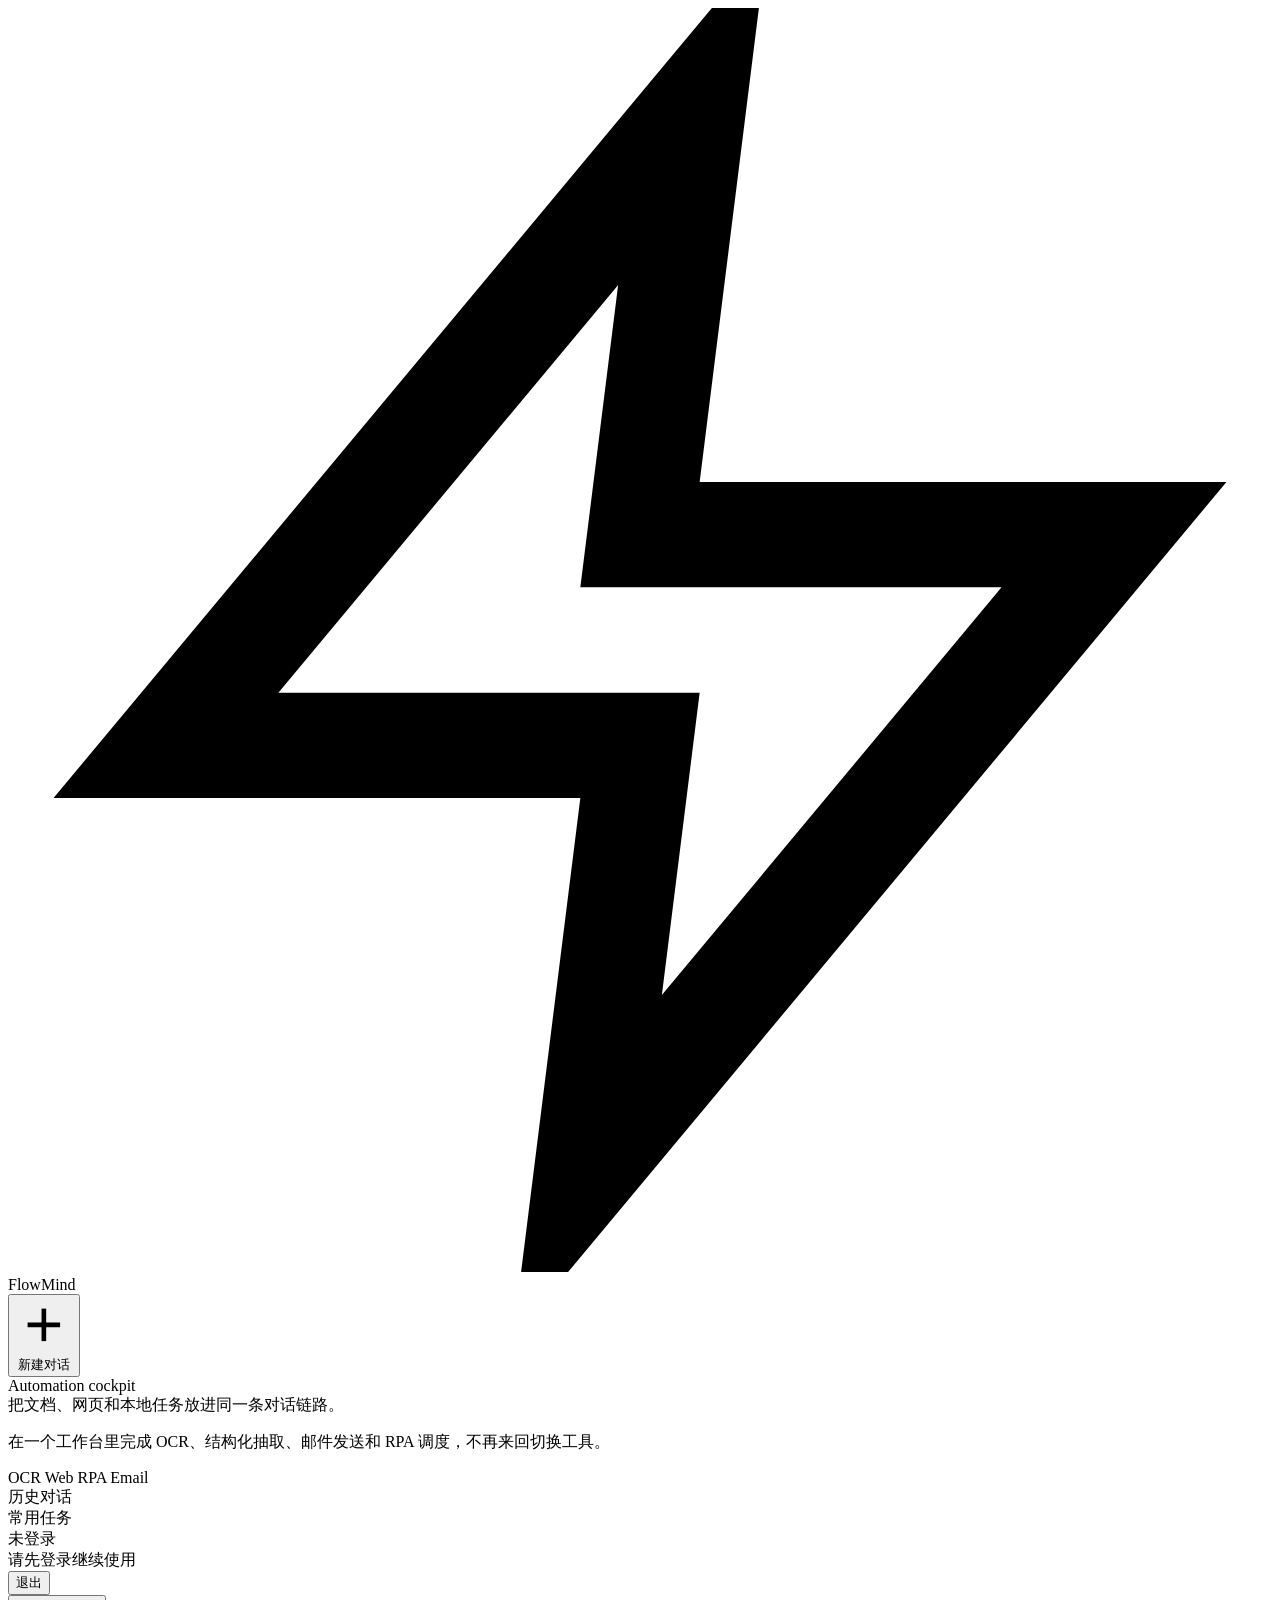
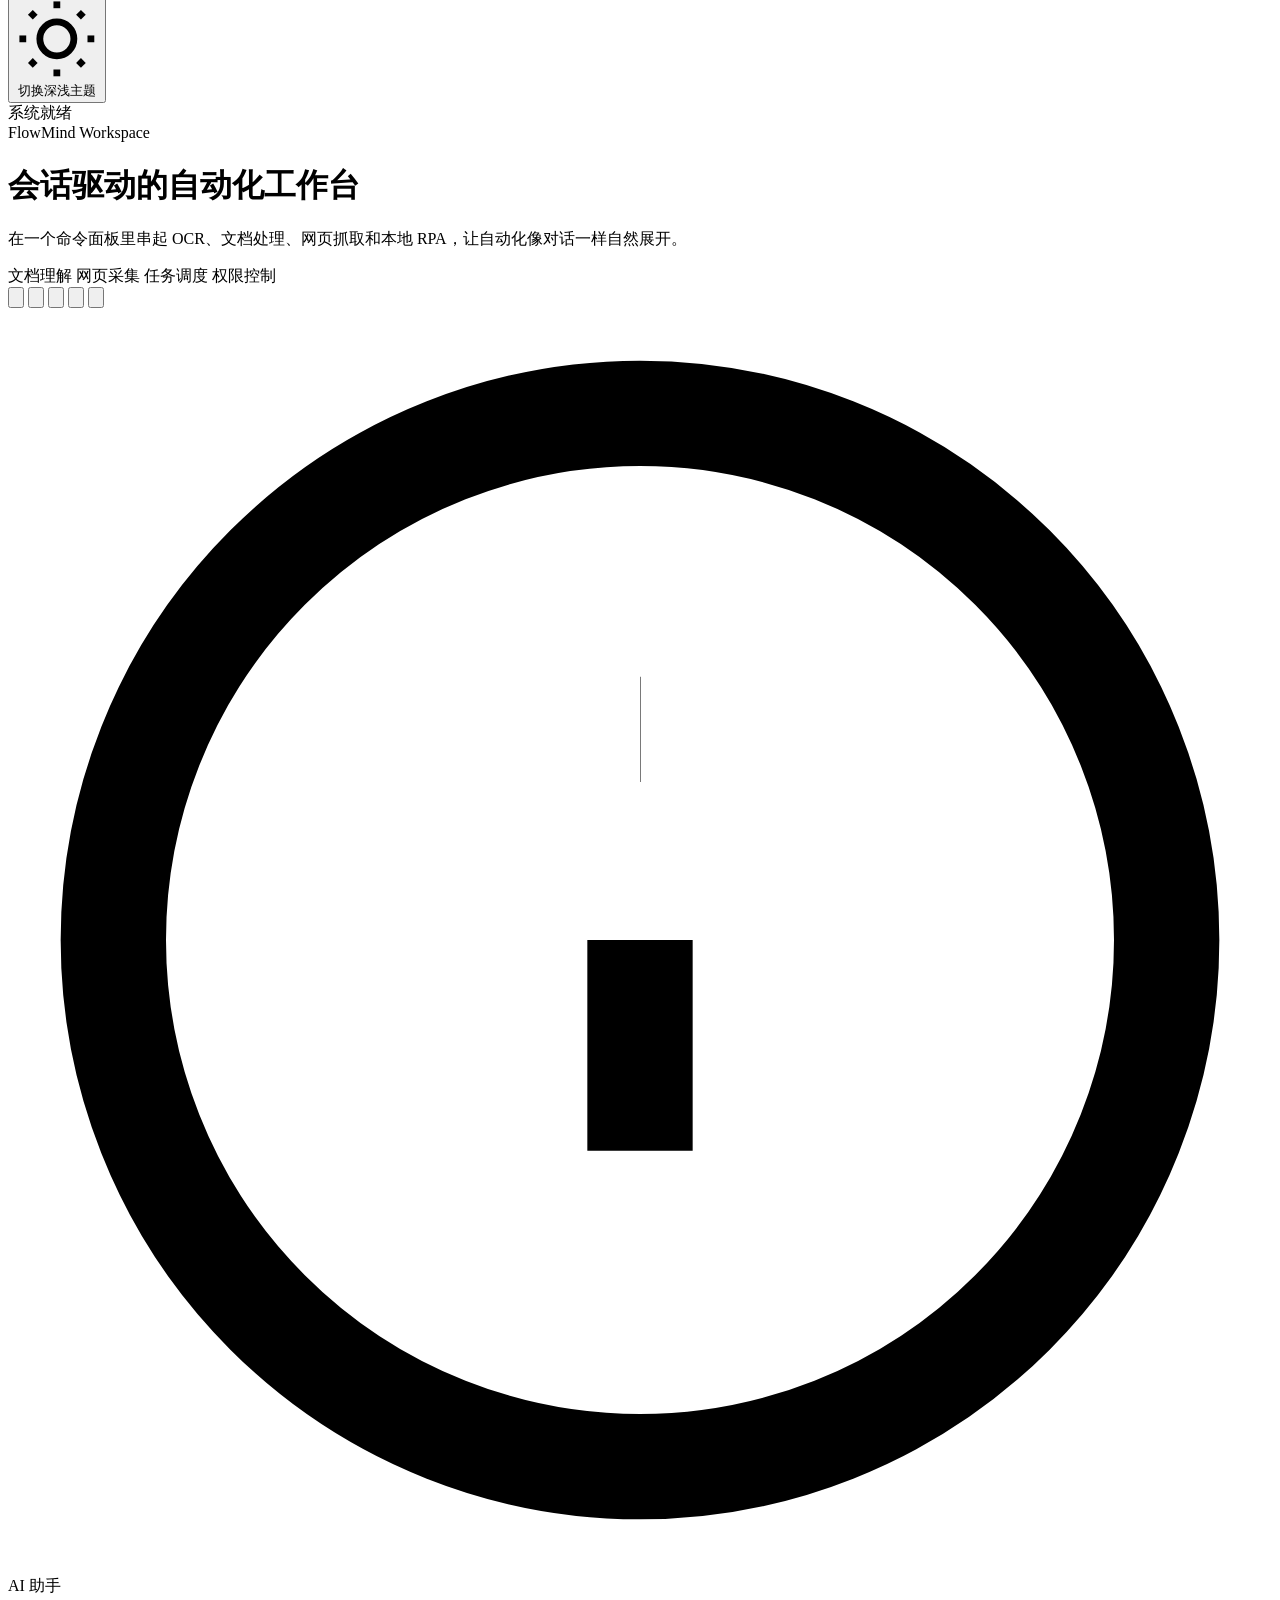
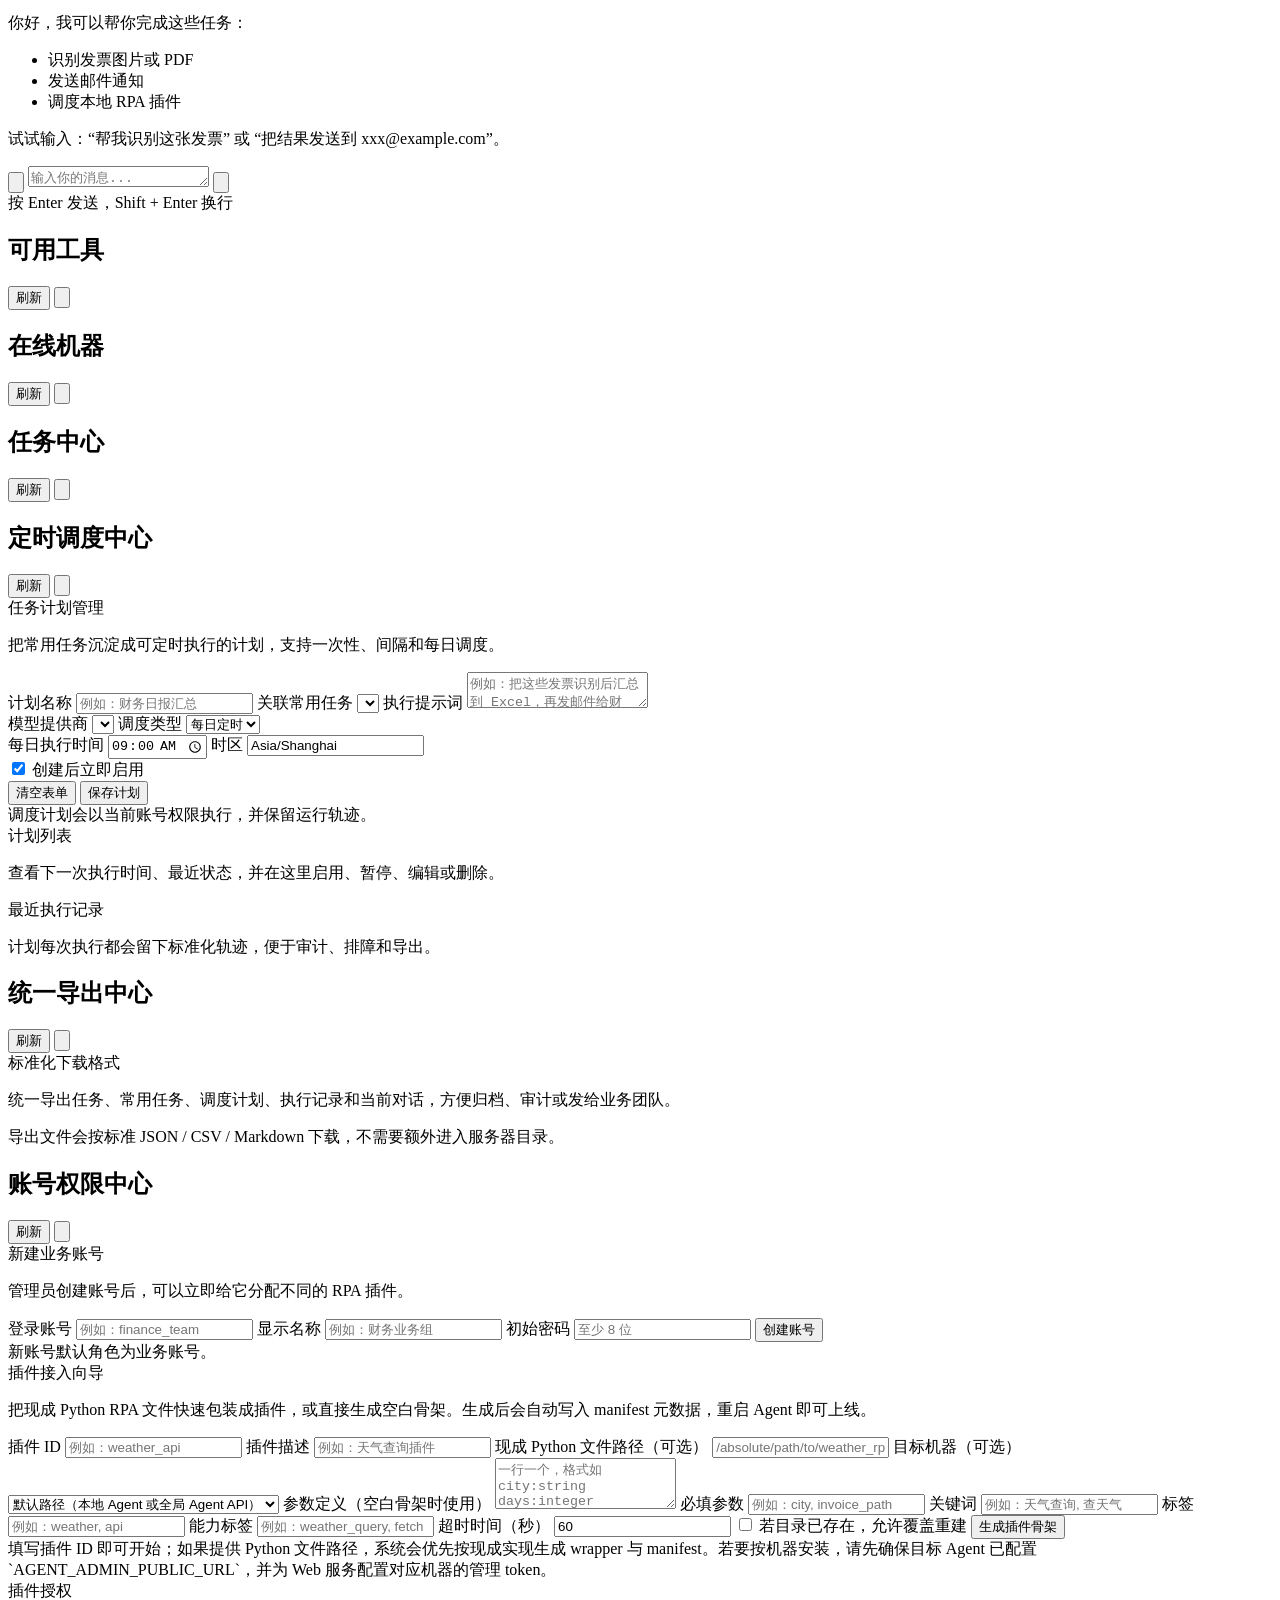
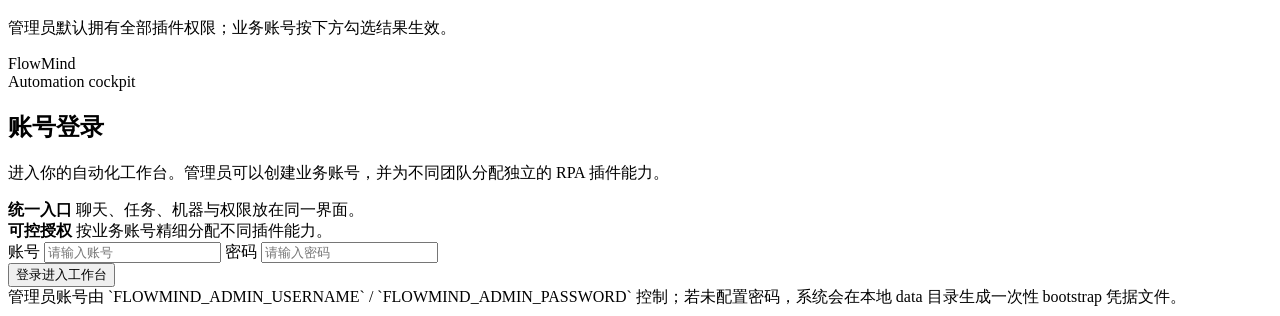
==== client/web/index.html @ 4062689a "chore: publish FlowMind as an open-source AI-native RPA orchestration project" ====
<!DOCTYPE html>
<html lang="zh-CN">
<head>
    <meta charset="UTF-8">
    <meta name="viewport" content="width=device-width, initial-scale=1.0">
    <title>FlowMind - AI 自动化助手</title>
    <link rel="stylesheet" href="/static/css/style.css?v=20260330-business-machine-visibility-1">
    <link rel="preconnect" href="https://fonts.googleapis.com">
    <link rel="preconnect" href="https://fonts.gstatic.com" crossorigin>
    <link href="https://fonts.googleapis.com/css2?family=Fraunces:wght@500;600&family=Plus+Jakarta+Sans:wght@400;500;600;700&family=Space+Mono:wght@400;700&display=swap" rel="stylesheet">
</head>
<body>
    <div class="app-container">
        <aside class="sidebar">
            <div class="sidebar-header">
                <div class="logo">
                    <svg viewBox="0 0 24 24" fill="none" stroke="currentColor" stroke-width="2">
                        <path d="M13 2L3 14h9l-1 8 10-12h-9l1-8z"/>
                    </svg>
                    <span>FlowMind</span>
                </div>
                <button class="new-chat-btn" id="newChatBtn">
                    <svg viewBox="0 0 24 24" fill="none" stroke="currentColor" stroke-width="2">
                        <line x1="12" y1="5" x2="12" y2="19"/>
                        <line x1="5" y1="12" x2="19" y2="12"/>
                    </svg>
                    新建对话
                </button>
                <div class="sidebar-spotlight">
                    <div class="sidebar-spotlight-label">Automation cockpit</div>
                    <div class="sidebar-spotlight-title">把文档、网页和本地任务放进同一条对话链路。</div>
                    <p class="sidebar-spotlight-copy">在一个工作台里完成 OCR、结构化抽取、邮件发送和 RPA 调度，不再来回切换工具。</p>
                    <div class="sidebar-spotlight-tags">
                        <span>OCR</span>
                        <span>Web</span>
                        <span>RPA</span>
                        <span>Email</span>
                    </div>
                </div>
            </div>

            <div class="chat-history">
                <div class="history-section-title">历史对话</div>
                <div class="history-list" id="historyList"></div>
                <div class="common-task-section">
                    <div class="history-section-title">常用任务</div>
                    <div class="common-task-list" id="commonTaskList"></div>
                </div>
            </div>

            <div class="sidebar-footer">
                <div class="user-panel" id="userPanel">
                    <div class="user-panel-meta">
                        <div class="user-panel-name" id="currentUserName">未登录</div>
                        <div class="user-panel-role" id="currentUserRole">请先登录继续使用</div>
                    </div>
                    <button class="ghost-action-btn" id="logoutBtn">退出</button>
                </div>
                <button class="theme-toggle-btn" id="themeToggleBtn" title="切换主题">
                    <svg class="sun-icon" viewBox="0 0 24 24" fill="none" stroke="currentColor" stroke-width="2">
                        <circle cx="12" cy="12" r="5"></circle>
                        <line x1="12" y1="1" x2="12" y2="3"></line>
                        <line x1="12" y1="21" x2="12" y2="23"></line>
                        <line x1="4.22" y1="4.22" x2="5.64" y2="5.64"></line>
                        <line x1="18.36" y1="18.36" x2="19.78" y2="19.78"></line>
                        <line x1="1" y1="12" x2="3" y2="12"></line>
                        <line x1="21" y1="12" x2="23" y2="12"></line>
                        <line x1="4.22" y1="19.78" x2="5.64" y2="18.36"></line>
                        <line x1="18.36" y1="5.64" x2="19.78" y2="4.22"></line>
                    </svg>
                    <svg class="moon-icon" viewBox="0 0 24 24" fill="none" stroke="currentColor" stroke-width="2" style="display: none;">
                        <path d="M21 12.79A9 9 0 1 1 11.21 3 7 7 0 0 0 21 12.79z"></path>
                    </svg>
                    <span>切换深浅主题</span>
                </button>
                <div class="status-badge" id="statusBadge">
                    <span class="status-dot"></span>
                    <span class="status-text">系统就绪</span>
                </div>
            </div>
        </aside>

        <main class="chat-main">
            <div class="chat-header">
                <div class="chat-title">
                    <div class="chat-kicker">FlowMind Workspace</div>
                    <h1>会话驱动的自动化工作台</h1>
                    <p>在一个命令面板里串起 OCR、文档处理、网页抓取和本地 RPA，让自动化像对话一样自然展开。</p>
                    <div class="chat-capability-row">
                        <span class="capability-pill">文档理解</span>
                        <span class="capability-pill">网页采集</span>
                        <span class="capability-pill">任务调度</span>
                        <span class="capability-pill">权限控制</span>
                    </div>
                </div>
                <div class="header-actions">
                    <button class="icon-btn" id="machinesBtn" title="查看在线机器">
                        <svg viewBox="0 0 24 24" fill="none" stroke="currentColor" stroke-width="2">
                            <rect x="3" y="4" width="18" height="12" rx="2"/>
                            <path d="M8 20h8M12 16v4"/>
                        </svg>
                    </button>
                    <button class="icon-btn" id="tasksBtn" title="查看任务中心">
                        <svg viewBox="0 0 24 24" fill="none" stroke="currentColor" stroke-width="2">
                            <rect x="3" y="4" width="18" height="18" rx="2"/>
                            <path d="M8 2v4M16 2v4M3 10h18"/>
                            <path d="M8 14h3M8 18h5M15 14h1"/>
                        </svg>
                        <span class="icon-btn-badge" id="tasksBadge" style="display: none;">0</span>
                    </button>
                    <button class="icon-btn" id="scheduleBtn" title="查看调度中心">
                        <svg viewBox="0 0 24 24" fill="none" stroke="currentColor" stroke-width="2">
                            <circle cx="12" cy="13" r="8"/>
                            <path d="M12 9v4l3 2"/>
                            <path d="M7 2h10"/>
                            <path d="M9 2v3M15 2v3"/>
                        </svg>
                    </button>
                    <button class="icon-btn" id="toolsBtn" title="查看可用工具">
                        <svg viewBox="0 0 24 24" fill="none" stroke="currentColor" stroke-width="2">
                            <circle cx="12" cy="12" r="3"/>
                            <path d="M19.4 15a1.65 1.65 0 0 0 .33 1.82l.06.06a2 2 0 0 1 0 2.83 2 2 0 0 1-2.83 0l-.06-.06a1.65 1.65 0 0 0-1.82-.33 1.65 1.65 0 0 0-1 1.51V21a2 2 0 0 1-2 2 2 2 0 0 1-2-2v-.09A1.65 1.65 0 0 0 9 19.4a1.65 1.65 0 0 0-1.82.33l-.06.06a2 2 0 0 1-2.83 0 2 2 0 0 1 0-2.83l.06-.06a1.65 1.65 0 0 0 .33-1.82 1.65 1.65 0 0 0-1.51-1H3a2 2 0 0 1-2-2 2 2 0 0 1 2-2h.09A1.65 1.65 0 0 0 4.6 9a1.65 1.65 0 0 0-.33-1.82l-.06-.06a2 2 0 0 1 0-2.83 2 2 0 0 1 2.83 0l.06.06a1.65 1.65 0 0 0 1.82.33H9a1.65 1.65 0 0 0 1-1.51V3a2 2 0 0 1 2-2 2 2 0 0 1 2 2v.09a1.65 1.65 0 0 0 1 1.51 1.65 1.65 0 0 0 1.82-.33l.06-.06a2 2 0 0 1 2.83 0 2 2 0 0 1 0 2.83l-.06.06a1.65 1.65 0 0 0-.33 1.82V9a1.65 1.65 0 0 0 1.51 1H21a2 2 0 0 1 2 2 2 2 0 0 1-2 2h-.09a1.65 1.65 0 0 0-1.51 1z"/>
                        </svg>
                    </button>
                    <button class="icon-btn" id="exportBtn" title="查看导出中心">
                        <svg viewBox="0 0 24 24" fill="none" stroke="currentColor" stroke-width="2">
                            <path d="M12 3v12"/>
                            <path d="M8 11l4 4 4-4"/>
                            <path d="M4 20h16"/>
                        </svg>
                    </button>
                    <button class="icon-btn" id="adminBtn" title="管理业务账号与插件权限" style="display: none;">
                        <svg viewBox="0 0 24 24" fill="none" stroke="currentColor" stroke-width="2">
                            <path d="M12 2l3.09 6.26L22 9l-5 4.87L18.18 21 12 17.77 5.82 21 7 13.87 2 9l6.91-.74L12 2z"/>
                        </svg>
                    </button>
                </div>
            </div>

            <div class="messages-container" id="messagesContainer">
                <div class="messages" id="messages">
                    <div class="message assistant">
                        <div class="message-avatar">
                            <svg viewBox="0 0 24 24" fill="none" stroke="currentColor" stroke-width="2">
                                <circle cx="12" cy="12" r="10"/>
                                <path d="M12 16v-4M12 8h.01"/>
                            </svg>
                        </div>
                        <div class="message-content">
                            <div class="message-header">
                                <span class="message-name">AI 助手</span>
                            </div>
                            <div class="message-text">
                                <p>你好，我可以帮你完成这些任务：</p>
                                <ul>
                                    <li>识别发票图片或 PDF</li>
                                    <li>发送邮件通知</li>
                                    <li>调度本地 RPA 插件</li>
                                </ul>
                                <p>试试输入：“帮我识别这张发票” 或 “把结果发送到 xxx@example.com”。</p>
                            </div>
                        </div>
                    </div>
                </div>
            </div>

            <div class="input-container">
                <div id="filePreviewContainer" class="file-preview-container" style="display: none;"></div>
                <div class="input-wrapper">
                    <input type="file" id="fileInput" style="display: none;" multiple>
                    <button class="attach-btn" id="attachBtn" title="添加文件">
                        <svg viewBox="0 0 24 24" fill="none" stroke="currentColor" stroke-width="2">
                            <path d="M21.44 11.05l-9.19 9.19a6 6 0 0 1-8.49-8.49l9.19-9.19a4 4 0 0 1 5.66 5.66l-9.2 9.19a2 2 0 0 1-2.83-2.83l8.49-8.48"/>
                        </svg>
                    </button>
                    <textarea id="messageInput" placeholder="输入你的消息..." rows="1"></textarea>
                    <button class="send-btn" id="sendBtn">
                        <svg viewBox="0 0 24 24" fill="none" stroke="currentColor" stroke-width="2">
                            <line x1="22" y1="2" x2="11" y2="13"/>
                            <polygon points="22 2 15 22 11 13 2 9 22 2"/>
                        </svg>
                    </button>
                </div>
                <div class="input-hint">按 Enter 发送，Shift + Enter 换行</div>
            </div>
        </main>
    </div>

    <div class="modal-overlay" id="toolsModal">
        <div class="modal">
            <div class="modal-header">
                <h2>可用工具</h2>
                <div class="modal-header-actions">
                    <button class="task-refresh-btn" id="refreshToolsBtn">刷新</button>
                    <button class="modal-close" id="closeToolsModal">
                        <svg viewBox="0 0 24 24" fill="none" stroke="currentColor" stroke-width="2">
                            <line x1="18" y1="6" x2="6" y2="18"/>
                            <line x1="6" y1="6" x2="18" y2="18"/>
                        </svg>
                    </button>
                </div>
            </div>
            <div class="modal-content">
                <div class="tool-list" id="toolList"></div>
            </div>
        </div>
    </div>

    <div class="modal-overlay" id="machinesModal">
        <div class="modal modal-wide">
            <div class="modal-header">
                <h2>在线机器</h2>
                <div class="modal-header-actions">
                    <button class="task-refresh-btn" id="refreshMachinesBtn">刷新</button>
                    <button class="modal-close" id="closeMachinesModal">
                        <svg viewBox="0 0 24 24" fill="none" stroke="currentColor" stroke-width="2">
                            <line x1="18" y1="6" x2="6" y2="18"/>
                            <line x1="6" y1="6" x2="18" y2="18"/>
                        </svg>
                    </button>
                </div>
            </div>
            <div class="modal-content">
                <div class="machine-list" id="machineList"></div>
            </div>
        </div>
    </div>

    <div class="modal-overlay" id="tasksModal">
        <div class="modal modal-wide">
            <div class="modal-header">
                <h2>任务中心</h2>
                <div class="modal-header-actions">
                    <button class="task-refresh-btn" id="refreshTasksBtn">刷新</button>
                    <button class="modal-close" id="closeTasksModal">
                        <svg viewBox="0 0 24 24" fill="none" stroke="currentColor" stroke-width="2">
                            <line x1="18" y1="6" x2="6" y2="18"/>
                            <line x1="6" y1="6" x2="18" y2="18"/>
                        </svg>
                    </button>
                </div>
            </div>
            <div class="modal-content">
                <div class="task-list" id="taskList"></div>
            </div>
        </div>
    </div>

    <div class="modal-overlay" id="schedulesModal">
        <div class="modal modal-wide schedule-modal">
            <div class="modal-header">
                <h2>定时调度中心</h2>
                <div class="modal-header-actions">
                    <button class="task-refresh-btn" id="refreshSchedulesBtn">刷新</button>
                    <button class="modal-close" id="closeSchedulesModal">
                        <svg viewBox="0 0 24 24" fill="none" stroke="currentColor" stroke-width="2">
                            <line x1="18" y1="6" x2="6" y2="18"/>
                            <line x1="6" y1="6" x2="18" y2="18"/>
                        </svg>
                    </button>
                </div>
            </div>
            <div class="modal-content">
                <div class="schedule-layout">
                    <section class="schedule-create-panel">
                        <div class="admin-section-title">任务计划管理</div>
                        <p class="admin-section-subtitle">把常用任务沉淀成可定时执行的计划，支持一次性、间隔和每日调度。</p>
                        <form id="scheduleForm" class="admin-form">
                            <label class="admin-field">
                                <span>计划名称</span>
                                <input id="scheduleTitle" type="text" placeholder="例如：财务日报汇总">
                            </label>
                            <label class="admin-field">
                                <span>关联常用任务</span>
                                <select id="scheduleCommonTask"></select>
                            </label>
                            <label class="admin-field">
                                <span>执行提示词</span>
                                <textarea id="schedulePrompt" placeholder="例如：把这些发票识别后汇总到 Excel，再发邮件给财务。"></textarea>
                            </label>
                            <div class="schedule-form-grid">
                                <label class="admin-field">
                                    <span>模型提供商</span>
                                    <select id="scheduleProvider"></select>
                                </label>
                                <label class="admin-field">
                                    <span>调度类型</span>
                                    <select id="scheduleType">
                                        <option value="daily">每日定时</option>
                                        <option value="interval">固定间隔</option>
                                        <option value="once">一次性</option>
                                    </select>
                                </label>
                            </div>
                            <div class="schedule-form-grid">
                                <label class="admin-field" id="scheduleDailyRow">
                                    <span>每日执行时间</span>
                                    <input id="scheduleDailyTime" type="time" value="09:00">
                                </label>
                                <label class="admin-field" id="scheduleIntervalRow" style="display: none;">
                                    <span>间隔分钟</span>
                                    <input id="scheduleIntervalMinutes" type="number" min="5" step="5" value="30">
                                </label>
                                <label class="admin-field" id="scheduleOnceRow" style="display: none;">
                                    <span>一次性执行时间</span>
                                    <input id="scheduleRunAt" type="datetime-local">
                                </label>
                                <label class="admin-field">
                                    <span>时区</span>
                                    <input id="scheduleTimezone" type="text" value="Asia/Shanghai" placeholder="例如：Asia/Shanghai">
                                </label>
                            </div>
                            <label class="admin-checkbox-field">
                                <input id="scheduleIsActive" type="checkbox" checked>
                                <span>创建后立即启用</span>
                            </label>
                            <div class="admin-user-actions schedule-form-actions">
                                <button class="secondary-action-btn" type="button" id="resetScheduleFormBtn">清空表单</button>
                                <button class="secondary-action-btn" type="submit" id="saveScheduleBtn">保存计划</button>
                            </div>
                        </form>
                        <div class="admin-form-hint" id="scheduleFormHint">调度计划会以当前账号权限执行，并保留运行轨迹。</div>
                    </section>
                    <section class="schedule-list-panel">
                        <div class="admin-section-title">计划列表</div>
                        <p class="admin-section-subtitle">查看下一次执行时间、最近状态，并在这里启用、暂停、编辑或删除。</p>
                        <div class="schedule-list" id="scheduleList"></div>
                    </section>
                    <section class="schedule-runs-panel">
                        <div class="admin-section-title">最近执行记录</div>
                        <p class="admin-section-subtitle">计划每次执行都会留下标准化轨迹，便于审计、排障和导出。</p>
                        <div class="schedule-run-list" id="scheduleRunList"></div>
                    </section>
                </div>
            </div>
        </div>
    </div>

    <div class="modal-overlay" id="exportsModal">
        <div class="modal modal-wide export-modal">
            <div class="modal-header">
                <h2>统一导出中心</h2>
                <div class="modal-header-actions">
                    <button class="task-refresh-btn" id="refreshExportsBtn">刷新</button>
                    <button class="modal-close" id="closeExportsModal">
                        <svg viewBox="0 0 24 24" fill="none" stroke="currentColor" stroke-width="2">
                            <line x1="18" y1="6" x2="6" y2="18"/>
                            <line x1="6" y1="6" x2="18" y2="18"/>
                        </svg>
                    </button>
                </div>
            </div>
            <div class="modal-content">
                <div class="export-panel">
                    <div class="admin-section-title">标准化下载格式</div>
                    <p class="admin-section-subtitle">统一导出任务、常用任务、调度计划、执行记录和当前对话，方便归档、审计或发给业务团队。</p>
                    <div class="export-grid" id="exportList"></div>
                    <div class="admin-form-hint" id="exportHint">导出文件会按标准 JSON / CSV / Markdown 下载，不需要额外进入服务器目录。</div>
                </div>
            </div>
        </div>
    </div>

    <div class="modal-overlay" id="adminModal">
        <div class="modal modal-wide admin-modal">
            <div class="modal-header">
                <h2>账号权限中心</h2>
                <div class="modal-header-actions">
                    <button class="task-refresh-btn" id="refreshAdminBtn">刷新</button>
                    <button class="modal-close" id="closeAdminModal">
                        <svg viewBox="0 0 24 24" fill="none" stroke="currentColor" stroke-width="2">
                            <line x1="18" y1="6" x2="6" y2="18"/>
                            <line x1="6" y1="6" x2="18" y2="18"/>
                        </svg>
                    </button>
                </div>
            </div>
            <div class="modal-content">
                <div class="admin-layout">
                    <div class="admin-side-stack">
                        <section class="admin-create-panel">
                            <div class="admin-section-title">新建业务账号</div>
                            <p class="admin-section-subtitle">管理员创建账号后，可以立即给它分配不同的 RPA 插件。</p>
                            <form id="createUserForm" class="admin-form">
                                <label class="admin-field">
                                    <span>登录账号</span>
                                    <input id="newUsername" type="text" placeholder="例如：finance_team" autocomplete="off">
                                </label>
                                <label class="admin-field">
                                    <span>显示名称</span>
                                    <input id="newDisplayName" type="text" placeholder="例如：财务业务组" autocomplete="off">
                                </label>
                                <label class="admin-field">
                                    <span>初始密码</span>
                                    <input id="newPassword" type="password" placeholder="至少 8 位">
                                </label>
                                <button class="primary-action-btn" id="createUserBtn" type="submit">创建账号</button>
                                <div class="admin-form-hint" id="adminFormHint">新账号默认角色为业务账号。</div>
                            </form>
                        </section>
                        <section class="admin-create-panel admin-plugin-panel">
                            <div class="admin-section-title">插件接入向导</div>
                            <p class="admin-section-subtitle">把现成 Python RPA 文件快速包装成插件，或直接生成空白骨架。生成后会自动写入 manifest 元数据，重启 Agent 即可上线。</p>
                            <form id="pluginScaffoldForm" class="admin-form">
                                <label class="admin-field">
                                    <span>插件 ID</span>
                                    <input id="pluginId" type="text" placeholder="例如：weather_api" autocomplete="off">
                                </label>
                                <label class="admin-field">
                                    <span>插件描述</span>
                                    <input id="pluginDescription" type="text" placeholder="例如：天气查询插件" autocomplete="off">
                                </label>
                                <label class="admin-field">
                                    <span>现成 Python 文件路径（可选）</span>
                                    <input id="pluginSourceFile" type="text" placeholder="/absolute/path/to/weather_rpa.py" autocomplete="off">
                                </label>
                                <label class="admin-field">
                                    <span>目标机器（可选）</span>
                                    <select id="pluginTargetMachine">
                                        <option value="">默认路径（本地 Agent 或全局 Agent API）</option>
                                    </select>
                                </label>
                                <label class="admin-field">
                                    <span>参数定义（空白骨架时使用）</span>
                                    <textarea id="pluginParams" rows="3" placeholder="一行一个，格式如 city:string&#10;days:integer"></textarea>
                                </label>
                                <label class="admin-field">
                                    <span>必填参数</span>
                                    <input id="pluginRequiredParams" type="text" placeholder="例如：city, invoice_path" autocomplete="off">
                                </label>
                                <label class="admin-field">
                                    <span>关键词</span>
                                    <input id="pluginKeywords" type="text" placeholder="例如：天气查询, 查天气" autocomplete="off">
                                </label>
                                <label class="admin-field">
                                    <span>标签</span>
                                    <input id="pluginTags" type="text" placeholder="例如：weather, api" autocomplete="off">
                                </label>
                                <label class="admin-field">
                                    <span>能力标签</span>
                                    <input id="pluginCapabilities" type="text" placeholder="例如：weather_query, fetch" autocomplete="off">
                                </label>
                                <label class="admin-field">
                                    <span>超时时间（秒）</span>
                                    <input id="pluginTimeoutSec" type="number" min="1" step="1" value="60">
                                </label>
                                <label class="admin-checkbox-field">
                                    <input id="pluginForceOverwrite" type="checkbox">
                                    <span>若目录已存在，允许覆盖重建</span>
                                </label>
                                <button class="primary-action-btn" id="createPluginBtn" type="submit">生成插件骨架</button>
                                <div class="admin-form-hint" id="pluginScaffoldHint">填写插件 ID 即可开始；如果提供 Python 文件路径，系统会优先按现成实现生成 wrapper 与 manifest。若要按机器安装，请先确保目标 Agent 已配置 `AGENT_ADMIN_PUBLIC_URL`，并为 Web 服务配置对应机器的管理 token。</div>
                            </form>
                        </section>
                    </div>
                    <section class="admin-users-panel">
                        <div class="admin-section-title">插件授权</div>
                        <p class="admin-section-subtitle">管理员默认拥有全部插件权限；业务账号按下方勾选结果生效。</p>
                        <div class="admin-user-list" id="adminUserList"></div>
                    </section>
                </div>
            </div>
        </div>
    </div>

    <div class="auth-screen active" id="authScreen">
        <div class="auth-card">
            <div class="auth-hero-row">
                <div class="auth-badge">FlowMind</div>
                <div class="auth-badge auth-badge-muted">Automation cockpit</div>
            </div>
            <h2>账号登录</h2>
            <p>进入你的自动化工作台。管理员可以创建业务账号，并为不同团队分配独立的 RPA 插件能力。</p>
            <div class="auth-mini-grid">
                <div class="auth-mini-card">
                    <strong>统一入口</strong>
                    <span>聊天、任务、机器与权限放在同一界面。</span>
                </div>
                <div class="auth-mini-card">
                    <strong>可控授权</strong>
                    <span>按业务账号精细分配不同插件能力。</span>
                </div>
            </div>
            <form id="loginForm" class="auth-form">
                <label class="auth-field">
                    <span>账号</span>
                    <input id="loginUsername" type="text" autocomplete="username" placeholder="请输入账号">
                </label>
                <label class="auth-field">
                    <span>密码</span>
                    <input id="loginPassword" type="password" autocomplete="current-password" placeholder="请输入密码">
                </label>
                <div class="auth-error" id="authError"></div>
                <button class="auth-submit-btn" id="loginBtn" type="submit">登录进入工作台</button>
            </form>
            <div class="auth-tip">管理员账号由 `FLOWMIND_ADMIN_USERNAME` / `FLOWMIND_ADMIN_PASSWORD` 控制；若未配置密码，系统会在本地 data 目录生成一次性 bootstrap 凭据文件。</div>
        </div>
    </div>

    <script src="/static/js/app.js?v=20260330-business-machine-visibility-1"></script>
</body>
</html>
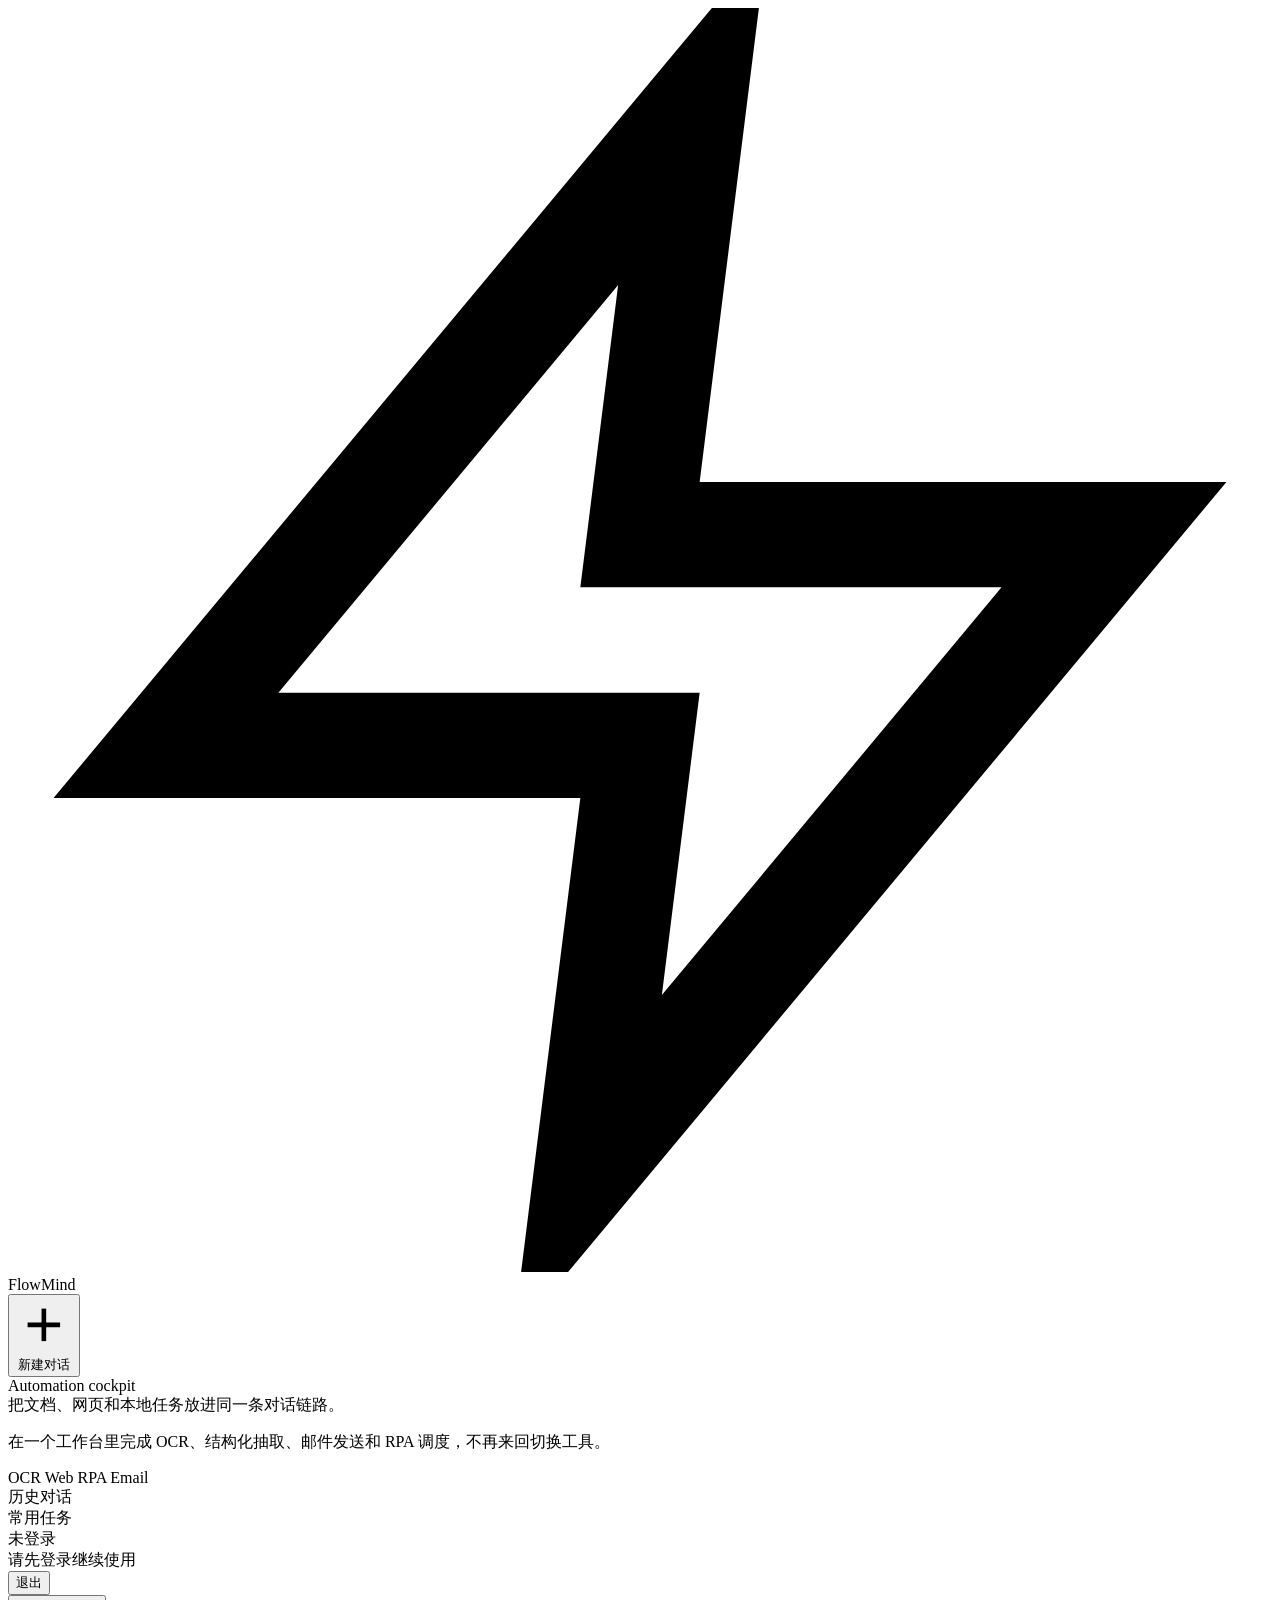
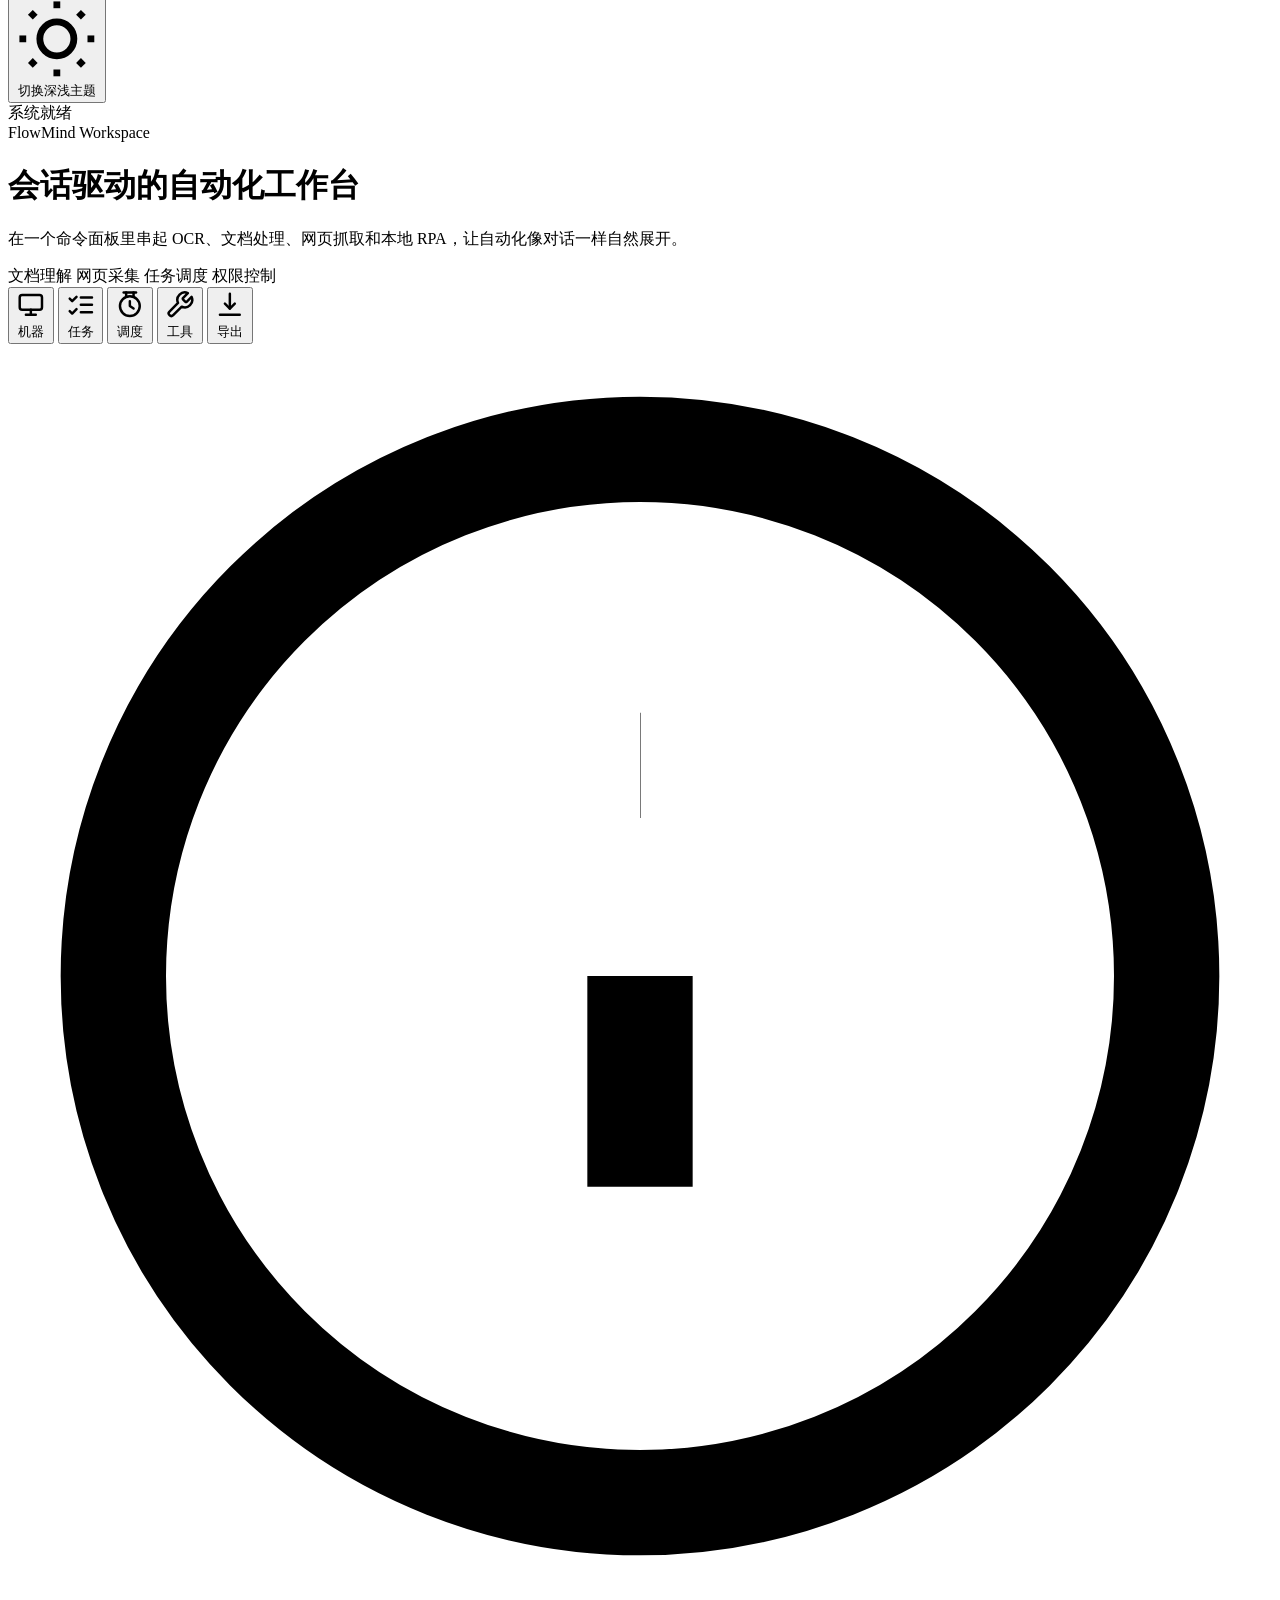
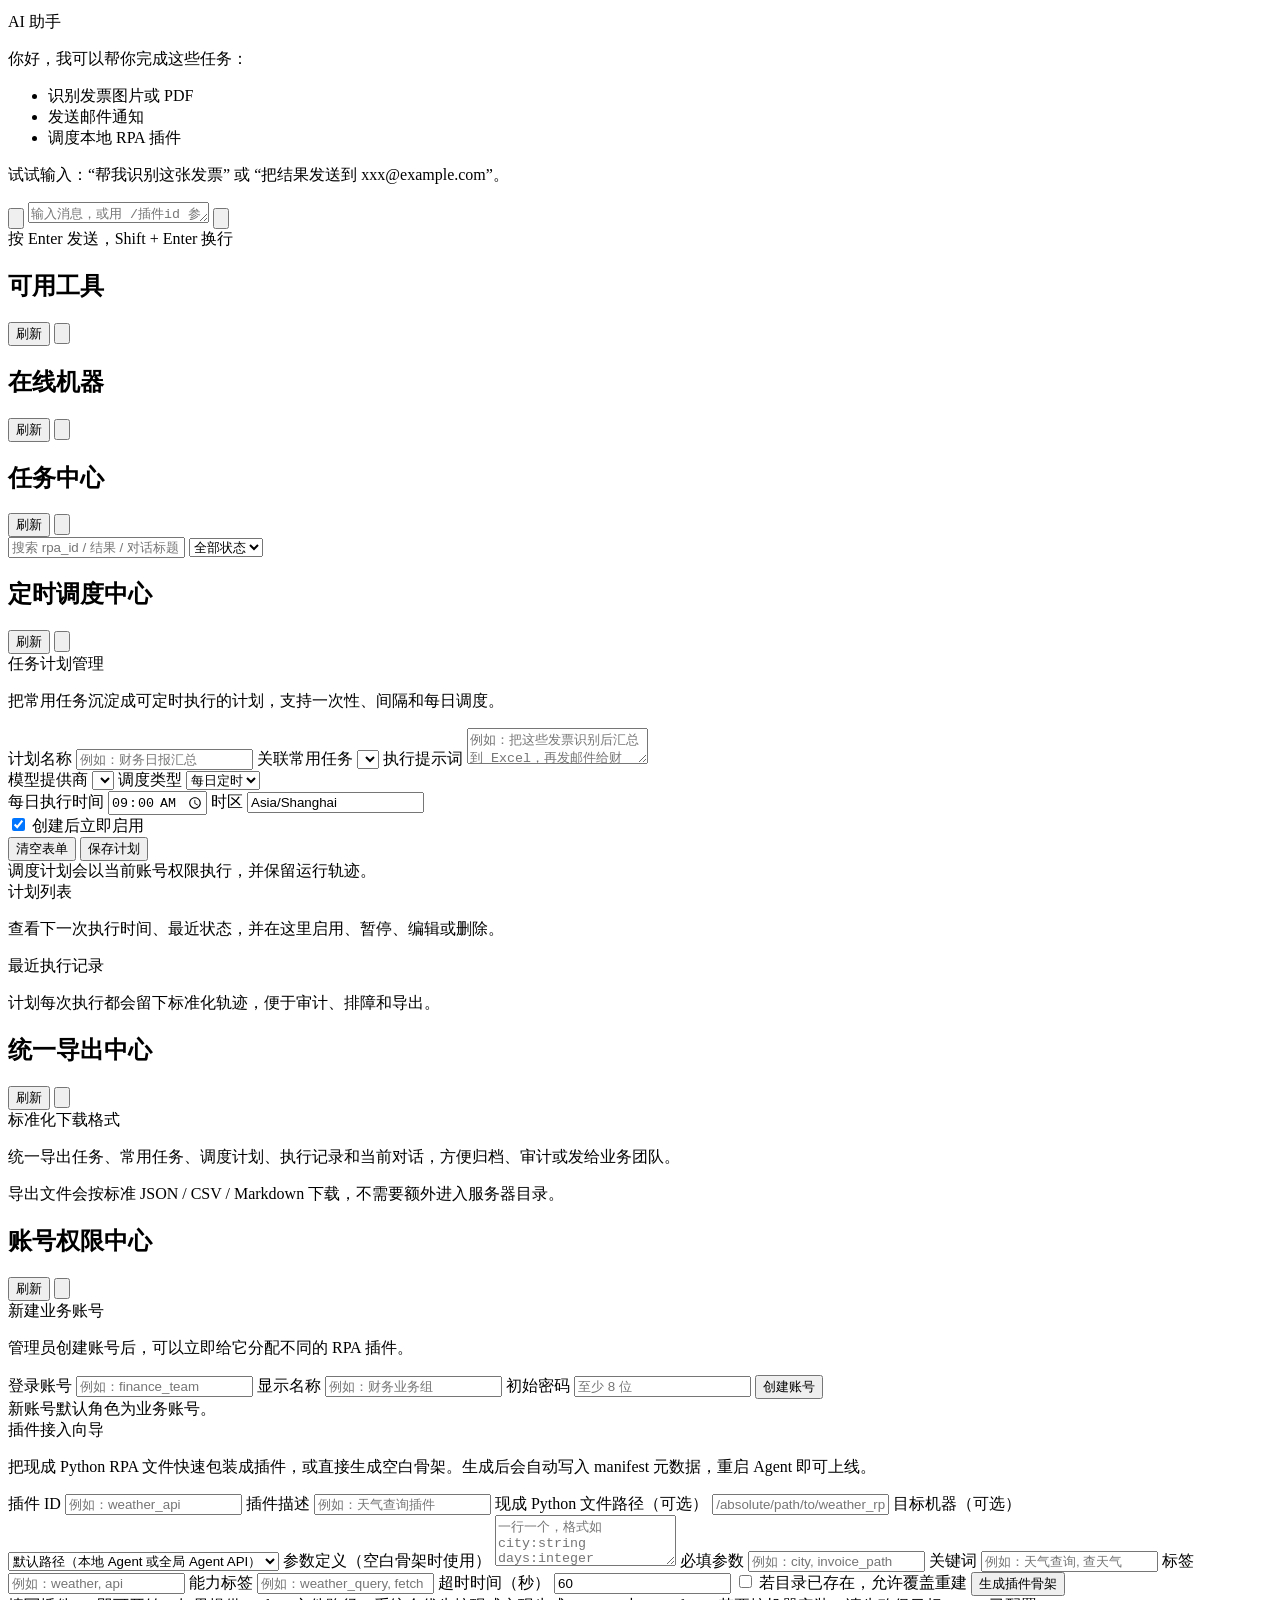
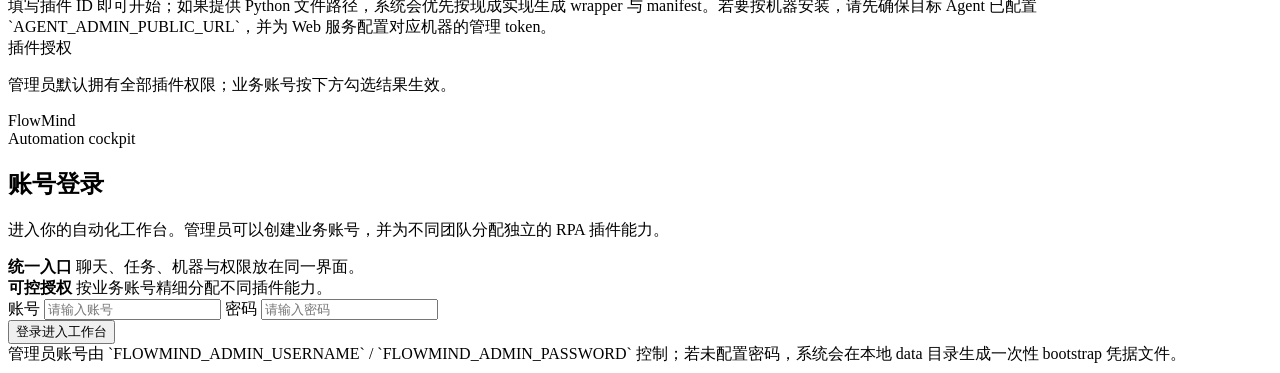
==== commit 9325cc75: "feat: rpa_core base, retry/resume, centralized audit, slash commands, docker & packaging A product-e" ====
--- a/client/web/index.html
+++ b/client/web/index.html
@@ -94,45 +94,51 @@
                     </div>
                 </div>
                 <div class="header-actions">
-                    <button class="icon-btn" id="machinesBtn" title="查看在线机器">
-                        <svg viewBox="0 0 24 24" fill="none" stroke="currentColor" stroke-width="2">
+                    <button class="icon-btn" id="machinesBtn" title="在线机器 · Agent 节点状态">
+                        <svg viewBox="0 0 24 24" fill="none" stroke="currentColor" stroke-width="2" stroke-linecap="round" stroke-linejoin="round">
                             <rect x="3" y="4" width="18" height="12" rx="2"/>
                             <path d="M8 20h8M12 16v4"/>
                         </svg>
-                    </button>
-                    <button class="icon-btn" id="tasksBtn" title="查看任务中心">
-                        <svg viewBox="0 0 24 24" fill="none" stroke="currentColor" stroke-width="2">
-                            <rect x="3" y="4" width="18" height="18" rx="2"/>
-                            <path d="M8 2v4M16 2v4M3 10h18"/>
-                            <path d="M8 14h3M8 18h5M15 14h1"/>
-                        </svg>
+                        <span class="icon-btn-label">机器</span>
+                    </button>
+                    <button class="icon-btn" id="tasksBtn" title="任务中心 · 执行记录">
+                        <svg viewBox="0 0 24 24" fill="none" stroke="currentColor" stroke-width="2" stroke-linecap="round" stroke-linejoin="round">
+                            <path d="M3 7l2 2 3.5-3.5"/>
+                            <path d="M3 17l2 2 3.5-3.5"/>
+                            <path d="M12 6h9M12 12h9M12 18h9"/>
+                        </svg>
+                        <span class="icon-btn-label">任务</span>
                         <span class="icon-btn-badge" id="tasksBadge" style="display: none;">0</span>
                     </button>
-                    <button class="icon-btn" id="scheduleBtn" title="查看调度中心">
-                        <svg viewBox="0 0 24 24" fill="none" stroke="currentColor" stroke-width="2">
+                    <button class="icon-btn" id="scheduleBtn" title="调度中心 · 定时计划">
+                        <svg viewBox="0 0 24 24" fill="none" stroke="currentColor" stroke-width="2" stroke-linecap="round" stroke-linejoin="round">
                             <circle cx="12" cy="13" r="8"/>
                             <path d="M12 9v4l3 2"/>
                             <path d="M7 2h10"/>
                             <path d="M9 2v3M15 2v3"/>
                         </svg>
-                    </button>
-                    <button class="icon-btn" id="toolsBtn" title="查看可用工具">
-                        <svg viewBox="0 0 24 24" fill="none" stroke="currentColor" stroke-width="2">
-                            <circle cx="12" cy="12" r="3"/>
-                            <path d="M19.4 15a1.65 1.65 0 0 0 .33 1.82l.06.06a2 2 0 0 1 0 2.83 2 2 0 0 1-2.83 0l-.06-.06a1.65 1.65 0 0 0-1.82-.33 1.65 1.65 0 0 0-1 1.51V21a2 2 0 0 1-2 2 2 2 0 0 1-2-2v-.09A1.65 1.65 0 0 0 9 19.4a1.65 1.65 0 0 0-1.82.33l-.06.06a2 2 0 0 1-2.83 0 2 2 0 0 1 0-2.83l.06-.06a1.65 1.65 0 0 0 .33-1.82 1.65 1.65 0 0 0-1.51-1H3a2 2 0 0 1-2-2 2 2 0 0 1 2-2h.09A1.65 1.65 0 0 0 4.6 9a1.65 1.65 0 0 0-.33-1.82l-.06-.06a2 2 0 0 1 0-2.83 2 2 0 0 1 2.83 0l.06.06a1.65 1.65 0 0 0 1.82.33H9a1.65 1.65 0 0 0 1-1.51V3a2 2 0 0 1 2-2 2 2 0 0 1 2 2v.09a1.65 1.65 0 0 0 1 1.51 1.65 1.65 0 0 0 1.82-.33l.06-.06a2 2 0 0 1 2.83 0 2 2 0 0 1 0 2.83l-.06.06a1.65 1.65 0 0 0-.33 1.82V9a1.65 1.65 0 0 0 1.51 1H21a2 2 0 0 1 2 2 2 2 0 0 1-2 2h-.09a1.65 1.65 0 0 0-1.51 1z"/>
-                        </svg>
-                    </button>
-                    <button class="icon-btn" id="exportBtn" title="查看导出中心">
-                        <svg viewBox="0 0 24 24" fill="none" stroke="currentColor" stroke-width="2">
+                        <span class="icon-btn-label">调度</span>
+                    </button>
+                    <button class="icon-btn" id="toolsBtn" title="可用工具 · 插件能力">
+                        <svg viewBox="0 0 24 24" fill="none" stroke="currentColor" stroke-width="2" stroke-linecap="round" stroke-linejoin="round">
+                            <path d="M14.7 6.3a1 1 0 0 0 0 1.4l1.6 1.6a1 1 0 0 0 1.4 0l3.77-3.77a6 6 0 0 1-7.94 7.94l-6.91 6.91a2.12 2.12 0 0 1-3-3l6.91-6.91a6 6 0 0 1 7.94-7.94l-3.76 3.76z"/>
+                        </svg>
+                        <span class="icon-btn-label">工具</span>
+                    </button>
+                    <button class="icon-btn" id="exportBtn" title="导出中心 · 下载记录">
+                        <svg viewBox="0 0 24 24" fill="none" stroke="currentColor" stroke-width="2" stroke-linecap="round" stroke-linejoin="round">
                             <path d="M12 3v12"/>
                             <path d="M8 11l4 4 4-4"/>
                             <path d="M4 20h16"/>
                         </svg>
-                    </button>
-                    <button class="icon-btn" id="adminBtn" title="管理业务账号与插件权限" style="display: none;">
-                        <svg viewBox="0 0 24 24" fill="none" stroke="currentColor" stroke-width="2">
-                            <path d="M12 2l3.09 6.26L22 9l-5 4.87L18.18 21 12 17.77 5.82 21 7 13.87 2 9l6.91-.74L12 2z"/>
-                        </svg>
+                        <span class="icon-btn-label">导出</span>
+                    </button>
+                    <button class="icon-btn" id="adminBtn" title="账号与插件权限管理" style="display: none;">
+                        <svg viewBox="0 0 24 24" fill="none" stroke="currentColor" stroke-width="2" stroke-linecap="round" stroke-linejoin="round">
+                            <path d="M20 13c0 5-3.5 7.5-7.66 8.95a1 1 0 0 1-.67-.01C7.5 20.5 4 18 4 13V6a1 1 0 0 1 1-1c2 0 4.5-1.2 6.24-2.72a1.17 1.17 0 0 1 1.52 0C14.51 3.81 17 5 19 5a1 1 0 0 1 1 1z"/>
+                            <path d="M9 12l2 2 4-4"/>
+                        </svg>
+                        <span class="icon-btn-label">权限</span>
                     </button>
                 </div>
             </div>
@@ -173,7 +179,7 @@
                             <path d="M21.44 11.05l-9.19 9.19a6 6 0 0 1-8.49-8.49l9.19-9.19a4 4 0 0 1 5.66 5.66l-9.2 9.19a2 2 0 0 1-2.83-2.83l8.49-8.48"/>
                         </svg>
                     </button>
-                    <textarea id="messageInput" placeholder="输入你的消息..." rows="1"></textarea>
+                    <textarea id="messageInput" placeholder="输入消息，或用 /插件id 参数 直接执行（如 /web_query query=FlowMind）" rows="1"></textarea>
                     <button class="send-btn" id="sendBtn">
                         <svg viewBox="0 0 24 24" fill="none" stroke="currentColor" stroke-width="2">
                             <line x1="22" y1="2" x2="11" y2="13"/>
@@ -241,6 +247,16 @@
                 </div>
             </div>
             <div class="modal-content">
+                <div class="task-search-bar">
+                    <input id="taskSearchInput" type="text" placeholder="搜索 rpa_id / 结果 / 对话标题" oninput="onTaskSearchInput(this.value)">
+                    <select id="taskStatusFilter" onchange="onTaskStatusFilter(this.value)">
+                        <option value="">全部状态</option>
+                        <option value="success">成功</option>
+                        <option value="error">失败</option>
+                        <option value="timeout">超时</option>
+                        <option value="running">执行中</option>
+                    </select>
+                </div>
                 <div class="task-list" id="taskList"></div>
             </div>
         </div>
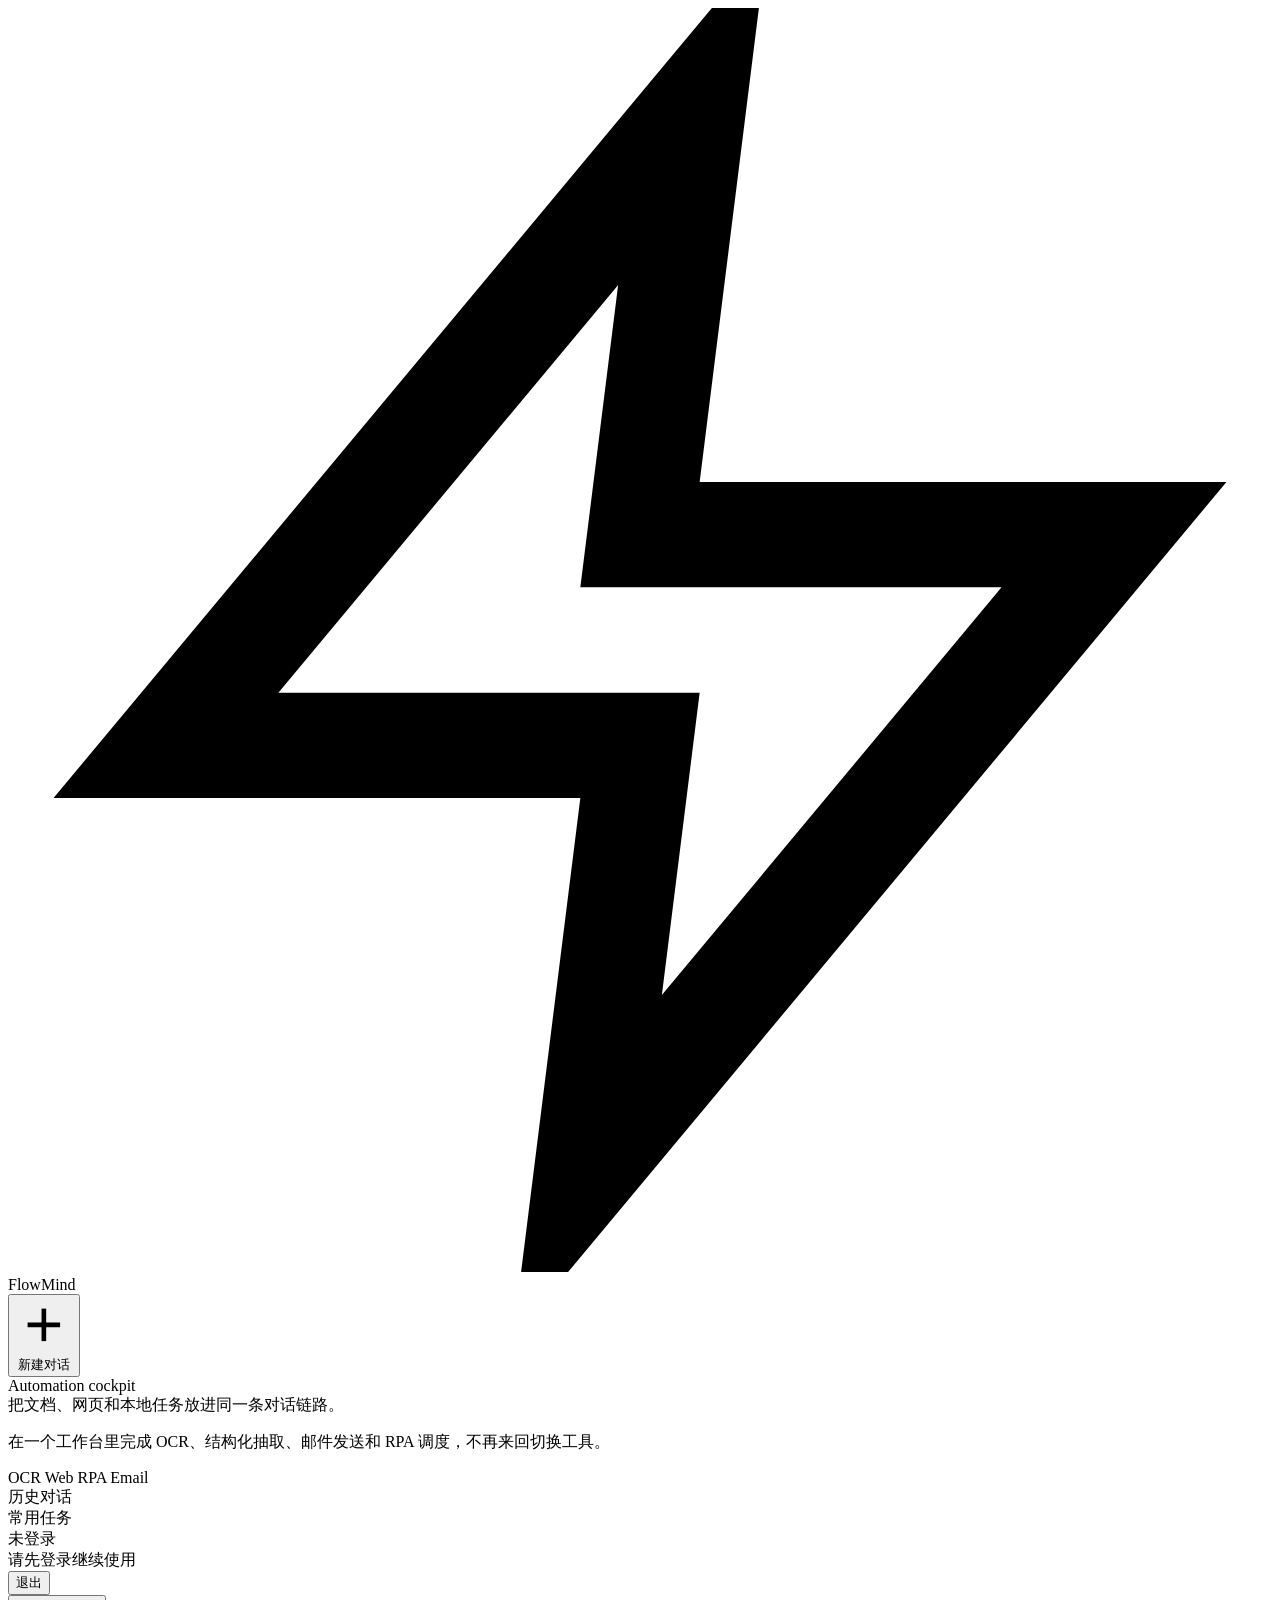
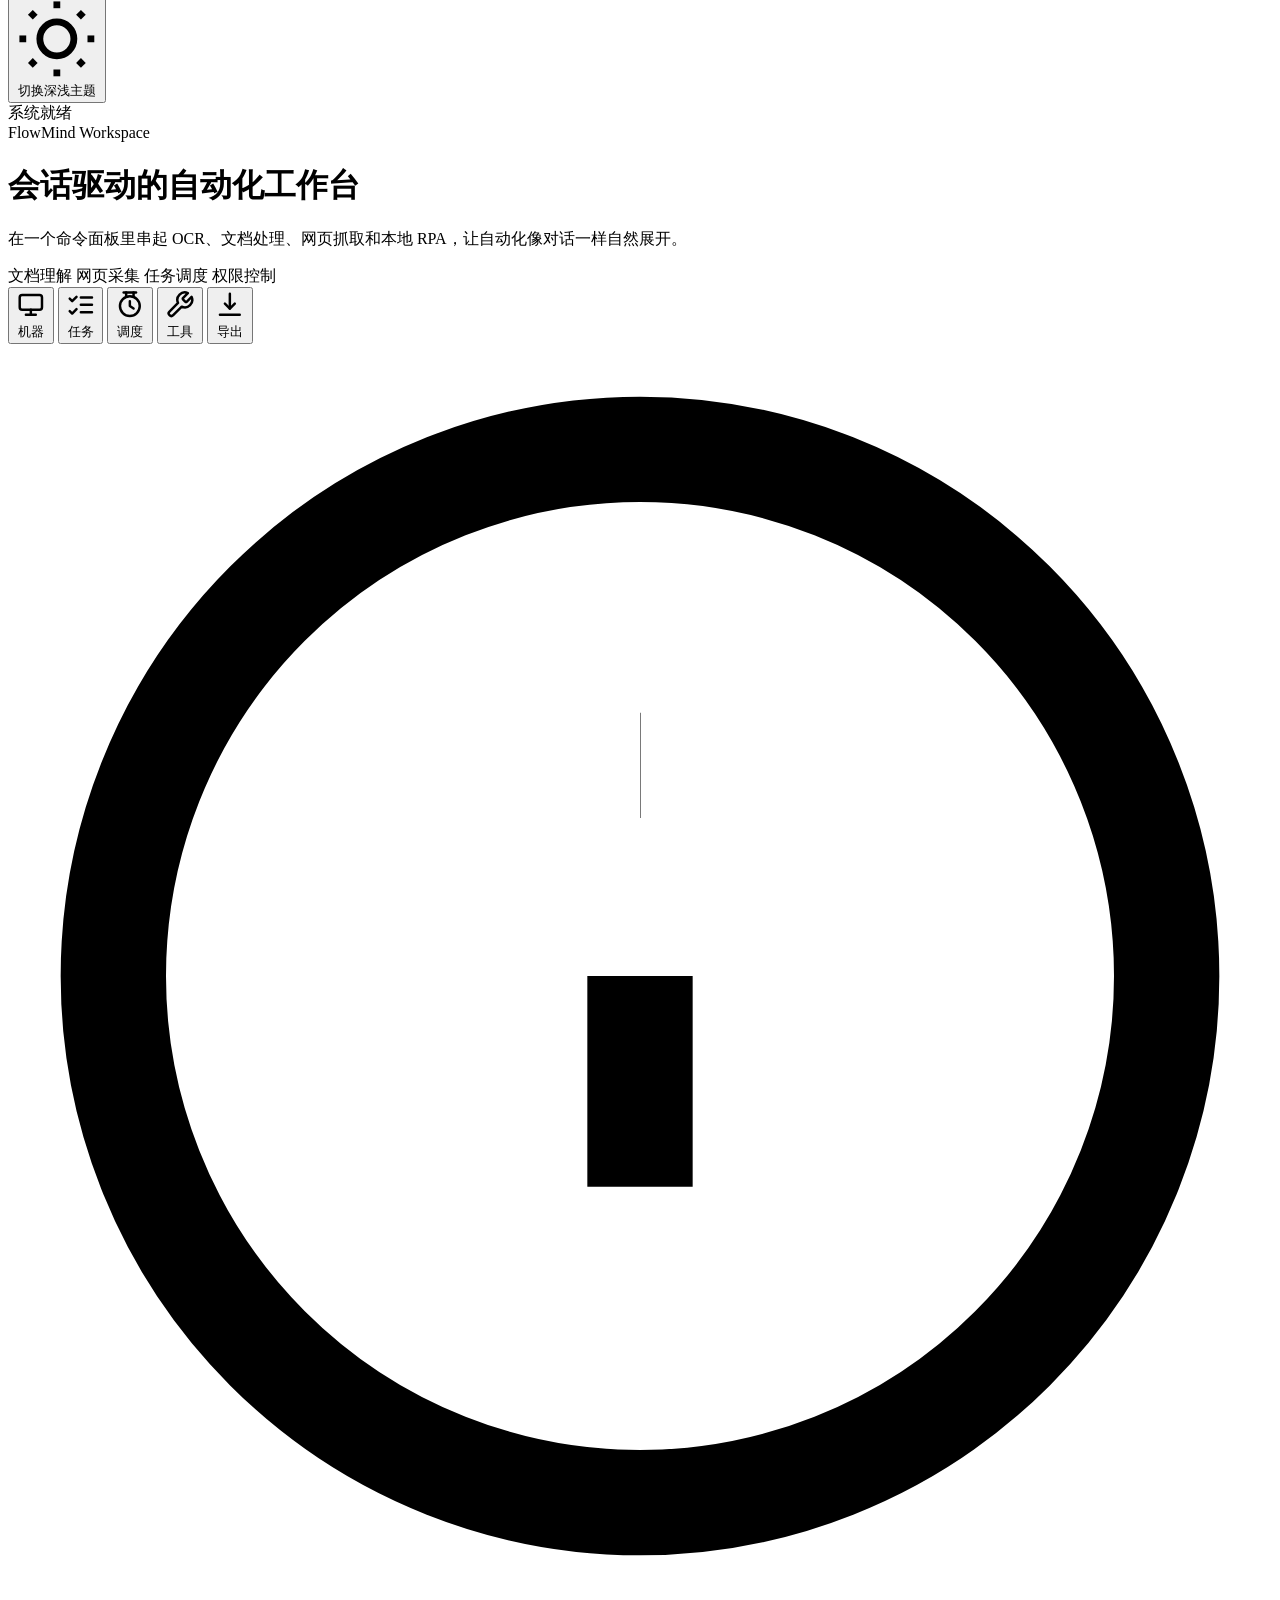
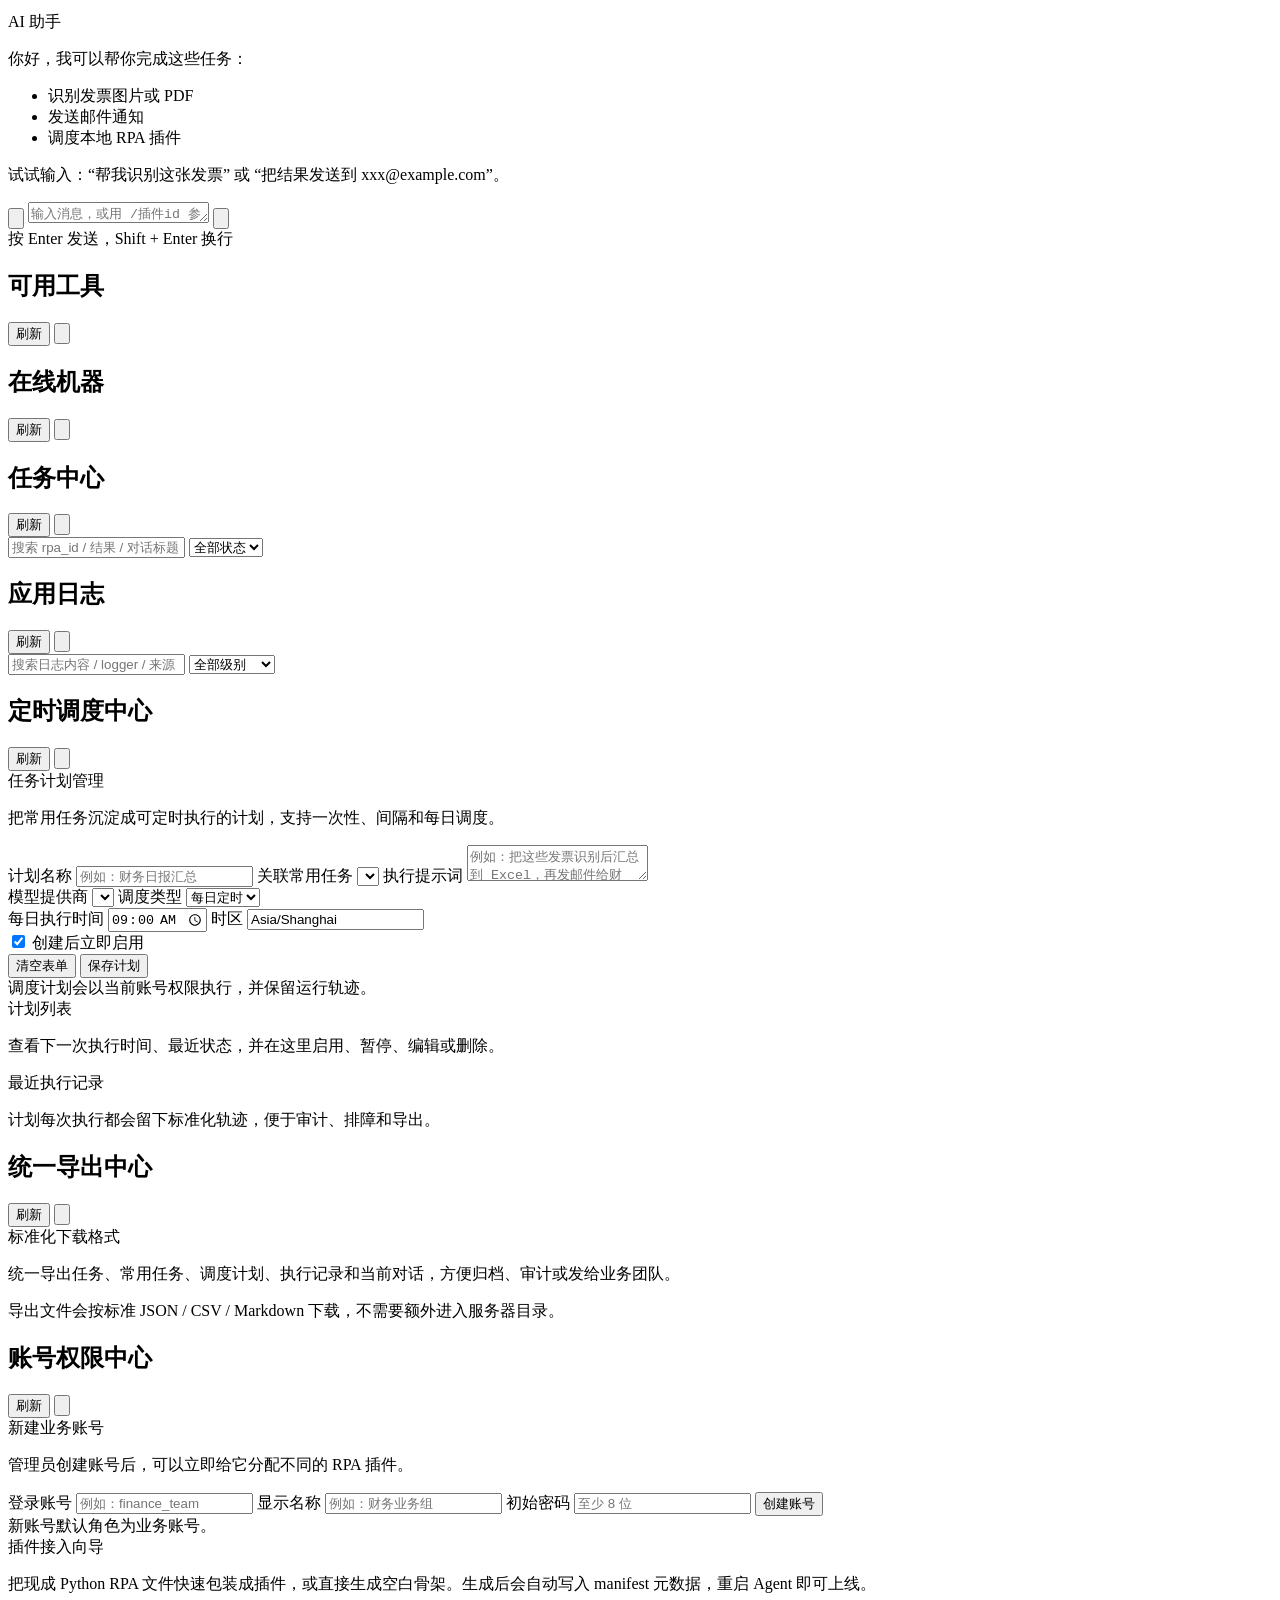
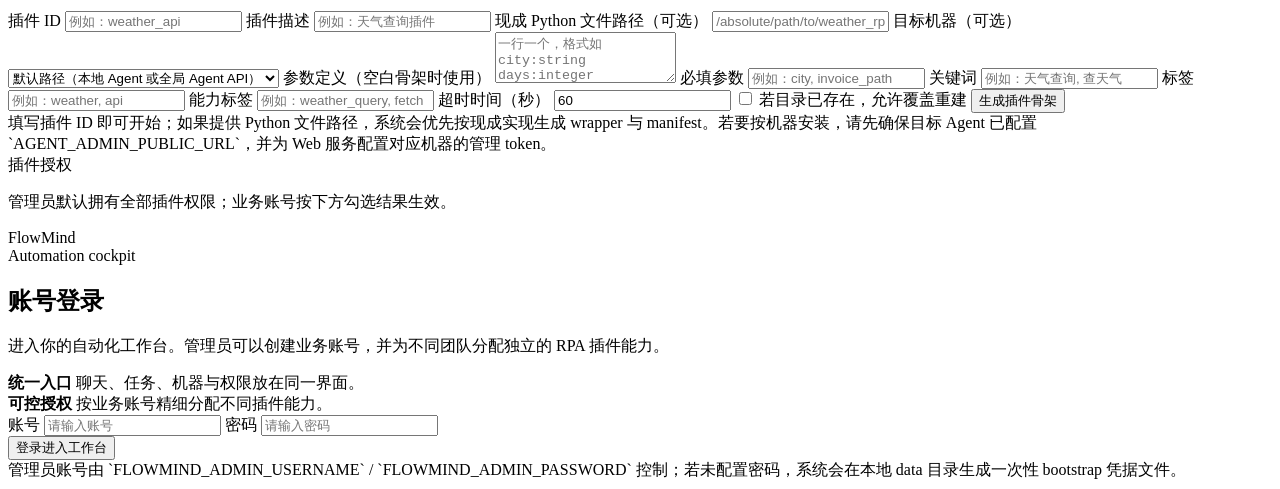
==== commit ed8bbac3: "feat: centralized application log panel + fix rpa step log path - Central log handler (utils/logger." ====
--- a/client/web/index.html
+++ b/client/web/index.html
@@ -139,6 +139,12 @@
                             <path d="M9 12l2 2 4-4"/>
                         </svg>
                         <span class="icon-btn-label">权限</span>
+                    </button>
+                    <button class="icon-btn" id="logsBtn" title="应用日志 · 集中查看" style="display: none;">
+                        <svg viewBox="0 0 24 24" fill="none" stroke="currentColor" stroke-width="2" stroke-linecap="round" stroke-linejoin="round">
+                            <path d="M4 5h16M4 10h16M4 15h10M4 20h7"/>
+                        </svg>
+                        <span class="icon-btn-label">日志</span>
                     </button>
                 </div>
             </div>
@@ -262,6 +268,35 @@
         </div>
     </div>
 
+    <div class="modal-overlay" id="logsModal">
+        <div class="modal modal-wide">
+            <div class="modal-header">
+                <h2>应用日志</h2>
+                <div class="modal-header-actions">
+                    <button class="task-refresh-btn" id="refreshLogsBtn">刷新</button>
+                    <button class="modal-close" id="closeLogsModal">
+                        <svg viewBox="0 0 24 24" fill="none" stroke="currentColor" stroke-width="2">
+                            <line x1="18" y1="6" x2="6" y2="18"/>
+                            <line x1="6" y1="6" x2="18" y2="18"/>
+                        </svg>
+                    </button>
+                </div>
+            </div>
+            <div class="modal-content">
+                <div class="task-search-bar">
+                    <input id="logSearchInput" type="text" placeholder="搜索日志内容 / logger / 来源" oninput="onLogSearchInput(this.value)">
+                    <select id="logLevelFilter" onchange="onLogLevelFilter(this.value)">
+                        <option value="">全部级别</option>
+                        <option value="ERROR">ERROR</option>
+                        <option value="WARNING">WARNING</option>
+                        <option value="INFO">INFO</option>
+                    </select>
+                </div>
+                <div class="log-list" id="logList"></div>
+            </div>
+        </div>
+    </div>
+
     <div class="modal-overlay" id="schedulesModal">
         <div class="modal modal-wide schedule-modal">
             <div class="modal-header">
